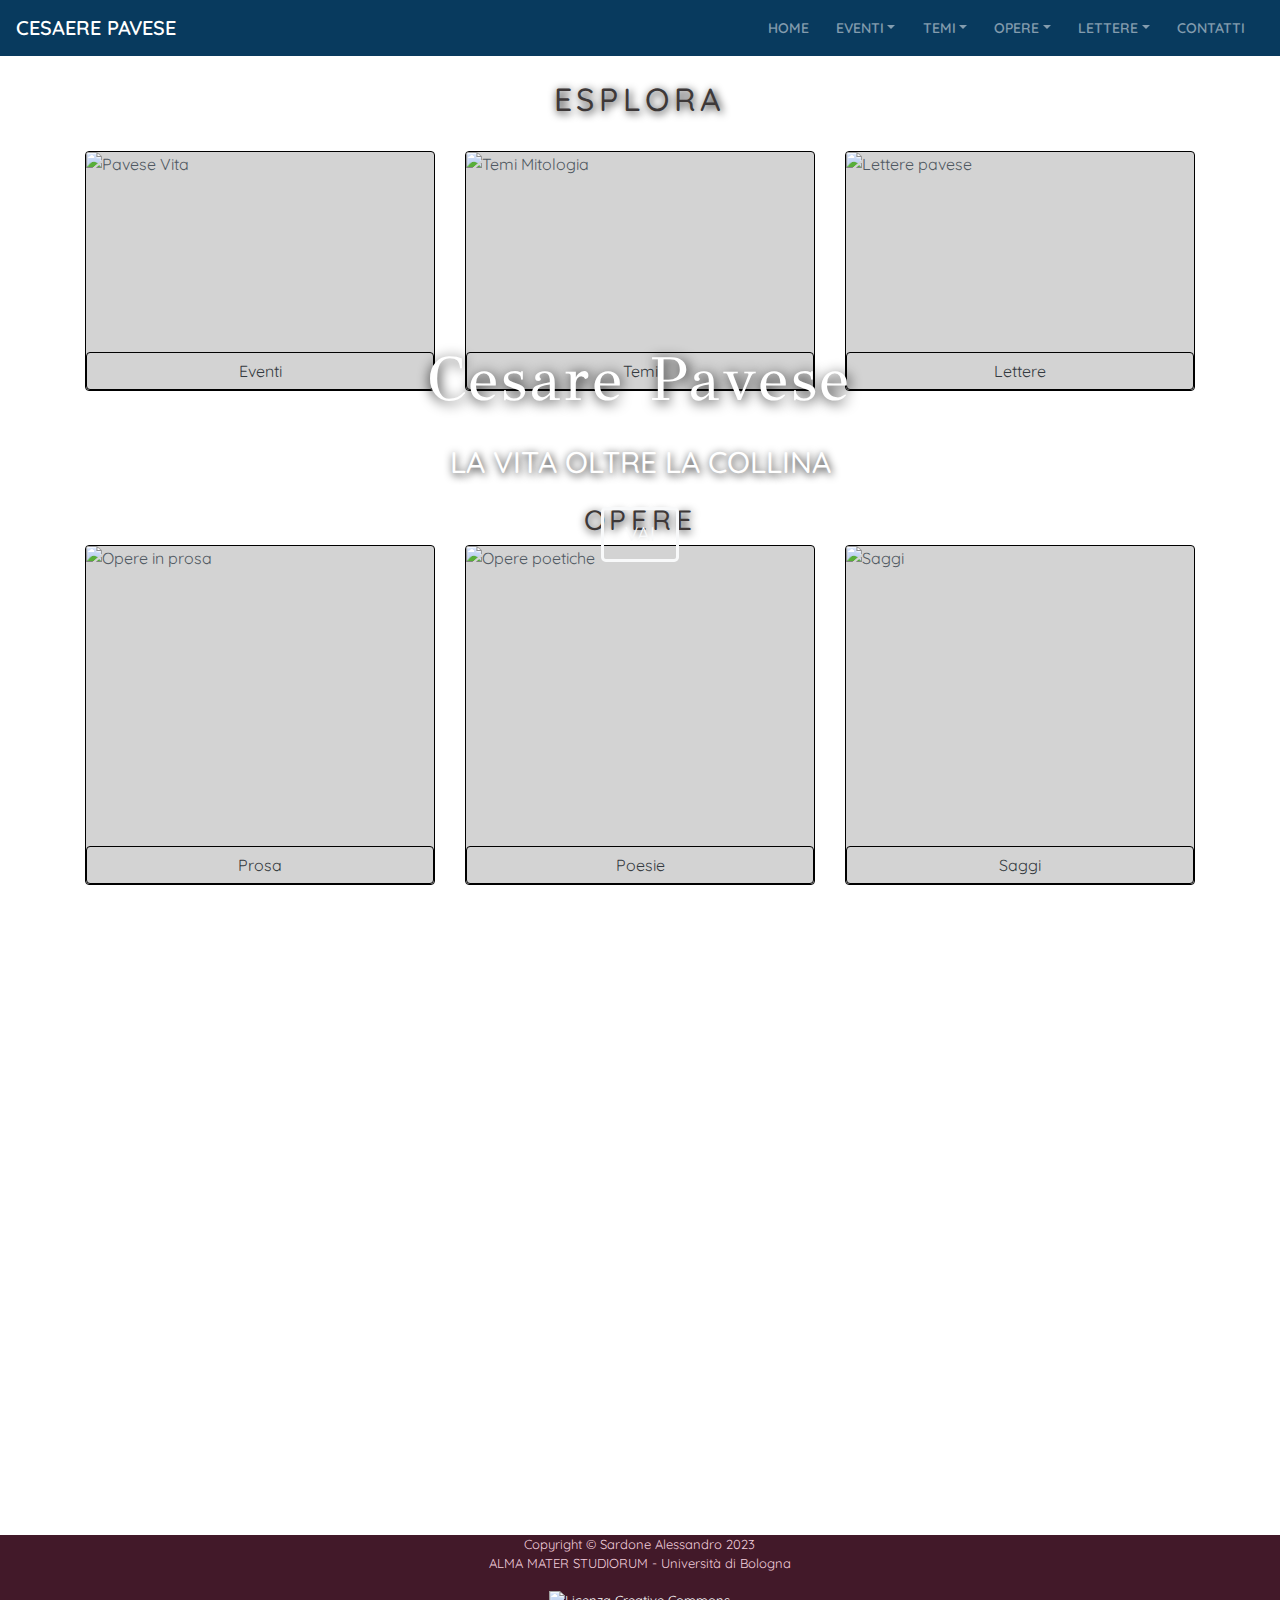
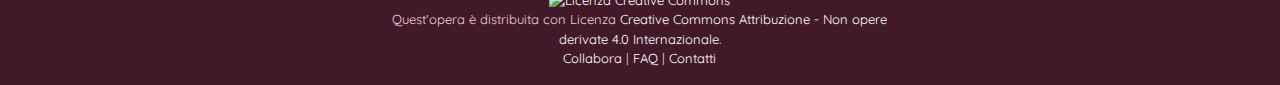
==== index.html.html @ d523c1db "vediamo un po" ====
<!DOCTYPE html>
<html lang="en">
<head>
	<title>Cesare Pavese</title>

  <!-- charset -->
    <meta charset="utf-8">
    <!-- viewport -->
    <meta name="viewport" content="width=device-width, initial-scale=1, shrink-to-fit=no">
    <!-- metadati DC -->
    <meta name="DC.Title" content="Cesare Pavese">
    <meta name="DC.Creator" content="Alessandro Sardone">
    <meta name="DC.Subject" content="">
    <meta name="DC.Description" content="Piattaforma deidicata allo scrittore italiano Cesare Pavese che permette di navigare in maniera traversale tra le sue opere">
    <meta name="DC.Publisher" content="Università di Bologna">
    <meta name="DC.Contributor" content="ALessnadro Sardone">
    <meta name="DC.Date" content="Data di creazione: 23/05/2023, pubblicazione: 25/06/2024">
    <meta name="DC.Type" content="Sito web">
    <meta name="DC.Format" content="HTML/CSS/JS">
    <link rel="DC.Identifier" href="https://www.CesarePavese.github.io">
    <meta name="DC.Source" content="Inserisci le risorse utilizzate per la realizzazione del tuo sito web">
    <meta name="DC.Language" content="it">
    <meta name="DC.Relation" content="Inserisci dei riferimenti alle risorse collegate al sito web, possibilmente utilizzando identificazioni formali (per esempio, i codici ISBN per i libri ISBN 9788858409527)">
    <link rel="DC.Coverage" href="https://fondazionecesarepavese.it/en/the-foundation/history/">
    <meta name="DC.Rights" content="<p xmlns:cc="http://creativecommons.org/ns# xmlns:dct="http://purl.org/dc/terms/"><a property="dct:title" rel="cc:attributionURL" href="https://www.CesarePavese.github.io">CesarePavese</a> by <a rel="cc:attributionURL dct:creator" property="cc:attributionName" href="https://www.CesarePavese.it">Alessandro Sardone</a> is licensed under <a href="https://creativecommons.org/licenses/by-nc-nd/4.0/?ref=chooser-v1" target="_blank" rel="license noopener noreferrer" style="display:inline-block;">CC BY-NC-ND 4.0<img style="height:22px!important;margin-left:3px;vertical-align:text-bottom;" src="https://mirrors.creativecommons.org/presskit/icons/cc.svg?ref=chooser-v1" alt=""><img style="height:22px!important;margin-left:3px;vertical-align:text-bottom;" src="https://mirrors.creativecommons.org/presskit/icons/by.svg?ref=chooser-v1" alt=""><img style="height:22px!important;margin-left:3px;vertical-align:text-bottom;" src="https://mirrors.creativecommons.org/presskit/icons/nc.svg?ref=chooser-v1" alt=""><img style="height:22px!important;margin-left:3px;vertical-align:text-bottom;" src="https://mirrors.creativecommons.org/presskit/icons/nd.svg?ref=chooser-v1" alt=""></a></p>
    
    <!-- favicon -->
    <link rel="shortcut icon" href="img/favicon/favicon.ico">


<!-- stylesheet -->
	<link rel="stylesheet" href="bootstrap-4.1.3-dist/css/bootstrap.min.css">
	<link rel="stylesheet" href="style.css">
	<link rel="stylesheet" href="css/fixed.css">
<!-- end stylesheet -->

<!-- jquery -->
	<script src="//code.jquery.com/jquery-1.11.1.min.js"></script>
<!-- end jquery -->
</head>

<body data-spy="scroll" data-target="#navbarResponsive">

<!-- start home section -->
	<div id="home">
		
<!-- navbar -->
	<nav class="navbar navbar-expand-md navbar-dark fixed-top">
		<a class="navbar-brand" href="Index.html"><i class="fas fa-tree"></i>Cesaere Pavese</a>
		<button class="navbar-toggler" type="button" data-toggle="collapse" data-target="#navbarResponsive">
			<span class="navbar-toggler-icon"></span>
		</button>

		<div class="collapse navbar-collapse" id="navbarResponsive">
			<ul class="navbar-nav ml-auto">
				<li class="nav-item">
					<a class="nav-link" href="Index.html">Home</a>
				</li>
				<li class="nav-item dropdown">
					<a id="navbarDropdown" class="nav-link dropdown-toggle" href="">Eventi</a>
						<div class="dropdown-menu">
								<a class="dropdown-item" href="">Vita</a>
								<a class="dropdown-item" href="">Scritti Giovanili</a>
								<a class="dropdown-item" href="">Seconda Guerra Mondiale</a>
								<a class="dropdown-item" href="">Dopo la guerra</a>
								<a class="dropdown-item" href="">Dopo la morte</a>
						</div>
				</li>
				<li class="nav-item dropdown">
					<a id="navbarDropdown" class="nav-link dropdown-toggle" href="">Temi</a>
						<div class="dropdown-menu">
								<a class="dropdown-item" href="">Il Mito</a>
								<a class="dropdown-item" href="">Le Langhe</a>
								<a class="dropdown-item" href="">La Memoria</a>
						</div>
				</li>
				<li class="nav-item dropdown">
					<a id="navbarDropdown" class="nav-link dropdown-toggle" href="">Opere</a>
						<div class="dropdown-menu">
								<a class="dropdown-item" href="" target="_blank">Opere in Prosa</a>
								<a class="dropdown-item" href="Raccolta.html">Poesie</a>
								<a class="dropdown-item" href="">Saggi</a>
						</div>
				</li>
				<li class="nav-item dropdown">
					<a id="navbarDropdown" class="nav-link dropdown-toggle" href="">Lettere</a>
						<div class="dropdown-menu">
								<a class="dropdown-item" href="">In vita</a>
								<a class="dropdown-item" href="">Postume</a>
						</div>
				</li>
				<li class="nav-item">
					<a class="nav-link" href="#footer">Contatti</a>
				</li>
			</ul>
		</div>
	</nav>
<!-- end navbar -->

<!-- Landing Page -->
	<div class="landing">
		<div class="home-wrap">
			<div class="home-inner">
			</div>
		</div>
	</div>
	<div class="caption text-center">
		<h1>Cesare Pavese</h1>
		<h3>La vita oltre la collina</h3>
		<a class="btn btn-outline-light btn-lg" href="#explore">VAI</a>
	</div>

<!-- end Landing Page -->

<!-- start explore section -->
		<div class="container" id="explore">
			<h2>Esplora</h2>
			<div class="row"> <!-- start grid divisione -->
				<div class="col-md-4 mb-5">
					<div class="card">
						<img class="card-img-top" src="pavese vita.JPG" alt="Pavese Vita" width="300" height="200">
						<a class="btn btn-outline-dark btn-md" href="">Eventi</a>
					</div>
				</div>
				<div class="col-md-4 mb-5">
					<div class="card">
						<img class="card-img-top" src="Luna e falò, grafic novel temi.jpeg" alt="Temi Mitologia" width="300" height="200">
						<a class="btn btn-outline-dark btn-md" href="">Temi</a>
					</div>
				</div>
				<div class="col-md-4 mb-5">
					<div class="card">
						<img class="card-img-top" src="lettere.png" alt="Lettere pavese" width="300" height="200">
						<a class="btn btn-outline-dark btn-md" href="">Lettere</a>
					</div>
				</div>
			</div> <!-- end grid -->
		</div>
<!-- end explore section -->

<!-- start focus section -->
	<div id="focus" class="jumbotron">

<!-- jumbotron -->
		<div class="container">
					<h3 class="heading">Opere</h3>
				<div class="row"> <!-- start grid -->
					<div class="col-sm-4 mb-5">
						<div class="card">
						<img class="card-img-top" src="pavese Opere.png" alt="Opere in prosa" width="200" height="300">
						<a class="btn btn-outline-dark btn-md" href="">Prosa</a>
						</div>
					</div>
					<div class="col-sm-4 mb-5">
						<div class="card">
						<img class="card-img-top" src="Poesia.jpeg" alt="Opere poetiche" width="200" height="300">
						<a class="btn btn-outline-dark btn-md" href="Raccolta.html">Poesie</a>
						</div>
					</div>
					<div class="col-sm-4 mb-5">
						<div class="card">
						<img class="card-img-top" src="Saggi.jpeg" alt="Saggi" width="200" height="300">
						<a class="btn btn-outline-dark btn-md" href="">Saggi</a>
						</div>
					</div>
				</div> <!-- end grid -->
		</div><!-- end jumbotron -->	
	</div><!-- end focus section -->

<!-- start timeline section -->

<iframe src='https://cdn.knightlab.com/libs/timeline3/latest/embed/index.html?source=15_dj0yfGhFhvC-PpYVUkf9ZGswv6AhBE7bw_mQu8fkM&font=Default&lang=it&initial_zoom=2&start_at_slide=1&height=500' width='100%' height='500' webkitallowfullscreen mozallowfullscreen allowfullscreen frameborder='0'></iframe>

<!-- start footer section -->
	<div id="footer" class="offset">
		<footer>
			<div class="row justify-content-center">
				<div class="col-md-5 text-center">
					<p>Copyright &copy; Sardone Alessandro 2023<br> ALMA MATER STUDIORUM - Università di Bologna</p>
					<a rel="license" href="http://creativecommons.org/licenses/by-nd/4.0/"><img alt="Licenza Creative Commons" style="border-width:0" src="https://i.creativecommons.org/l/by-nd/4.0/88x31.png"/></a><br />Quest'opera è distribuita con Licenza <a rel="license" href="http://creativecommons.org/licenses/by-nd/4.0/">Creative Commons Attribuzione - Non opere derivate 4.0 Internazionale</a>.
					<div class="sharethis-inline-share-buttons"></div>
				 <a href="">Collabora</a> | <a href="">FAQ</a> | <a href="">Contatti</a></p>
				</div>
			</div>
		</footer>
	</div>
<!-- end footer section -->

</div>
<!--- Script Source Files -->
<script src="js/jquery-3.3.1.min.js"></script>
<script src="bootstrap-4.1.3-dist/js/bootstrap.min.js"></script>
<script src="https://use.fontawesome.com/releases/v5.5.0/js/all.js"></script>
<!--- End of Script Source Files -->
<!-- script sharebuttons -->
	<script type="text/javascript" src="https://platform-api.sharethis.com/js/sharethis.js#property=5e24dbb5e3293e00120849e5&product=inline-share-buttons" async="async"></script>
<!-- end script sharebuttons -->

</body>
</html>
---- style.css ----
@import url('https://fonts.googleapis.com/css?family=Quicksand:400,500,600&display=swap&subset=latin-ext');
@import url('https://fonts.googleapis.com/css?family=GFS+Didot&display=swap&subset=greek');

body {
  overflow-x: hidden;
  font-family: 'Quicksand', sans-serif;
  color: #505962;
 
}

/*--- navbar navbar---*/

.navbar {
  text-transform: uppercase;
  font-weight: 600;
  font-size: 14px;
  letter-spacing: .1rem
  height: 45px;
  background-color: #083a5e;
}

.navbar-nav li {
  padding-right: .7rem;
}

nav a.active {
  color: white;
}

/*--- landing page ---*/

.home-inner {
  background-image: url(Pavese1.jpeg);
  opacity: 0.8;
}
.caption {
  width: 100%;
  max-width: 100%;
  position: absolute;
  top: 38%;
  z-index: 1;
  color: white;
}
.caption h1 {
  font-family: 'GFS Didot', serif;
  font-size: 62px;
  font-weight: 400;
  letter-spacing: .2rem;
  text-shadow: .1rem .1rem .8rem black;
  padding-bottom: 1.2rem;
}

.caption h3 {
  font-size: 30px;
  font-weight: 500;
  text-shadow: .1rem .1rem .5rem black;
  padding-bottom: 1.2rem;
  text-transform: uppercase;
}

.btn-lg {
  border-width: medium;
  padding: .6rem 1.3rem;
  font-size: 20px;
}

 

/*---explore page---*/

h2 {
  text-align: center;
  padding-top: 40px;
  padding-bottom: 25px;
  text-transform: uppercase;
  letter-spacing: .3rem;
  text-shadow: .1rem .1rem .5rem black;
  color:#3d3838;

}

.card {
  border-width: 1px;
  border-style: solid;
  border-color: black;
  width: 100%;
  max-width: 100%;
  height: 100%;
  max-height: 100%;
  background-color: lightgray;
}

.container {
  background-color: white;

}
/*---jumbotron---*/

.heading {
  text-align: center;
  color: #3d3838;
  letter-spacing: .3rem;
  text-shadow: .1rem .1rem .5rem black;
  text-transform: uppercase;
}


.jumbotron {
  background-color: white;

}

.btn-md {
  border-color: black;
}
.btn-md:hover{
  background-color: #FFA07A;
}

/*---footer---*/
footer {
  background-color: #421929;
  font-size: 13px;
  color: #f1cddb;
}

footer a {
  color: white;
}

footer a:hover {
  color: #e992b4;
}
/*============ BOOTSTRAP BREAK POINTS:

Extra small (xs) devices (portrait phones, less than 576px)
No media query since this is the default in Bootstrap

Small (sm) devices (landscape phones, 576px and up)
@media (min-width: 576px) { ... }

Medium (md) devices (tablets, 768px and up)
@media (min-width: 768px) { ... }

Large (lg) devices (desktops, 992px and up)
@media (min-width: 992px) { ... }

Extra (xl) large devices (large desktops, 1200px and up)
@media (min-width: 1200px) { ... }

=============*/

/*---timeline---*/
/* .section SECTION
–––––––––––––––––––––––––––––––––––––––––––––––––– */

.section {
  background: black;
  padding: 40px 0;
}

.section .container {
  width: 90%;
  max-width: 1200px;
  margin: 0 auto;
  text-align: center;

}

.section h1 {
  font-size: 2rem;
}

.section h2 {
  font-size: 1.3rem;
}


/* TIMELINE
–––––––––––––––––––––––––––––––––––––––––––––––––– */

.timeline {
  white-space: nowrap;
  overflow-x: hidden;
}

.timeline ol {
  font-size: 0;
  width: 100vw;
  padding: 250px 0;
  transition: all 1s;
}

.timeline ol li {
  position: relative;
  display: inline-block;
  list-style-type: none;
  width: 160px;
  height: 3px;
  background: #CD5C5C;
}

.timeline ol li:last-child {
  width: 280px;
}

.timeline ol li:not(:first-child) {
  margin-left: 14px;
}

.timeline ol li:not(:last-child)::after {
  content: '';
  position: absolute;
  top: 50%;
  left: calc(100% + 1px);
  bottom: 0;
  width: 12px;
  height: 12px;
  transform: translateY(-50%);
  border-radius: 50%;
  background:#FFA07A;
}

.timeline ol li div {
  position: absolute;
  left: calc(100% + 7px);
  width: 280px;
  padding: 15px;
  font-size: 1rem;
  white-space: normal;
  color: black;
  background:#ffdbcd;

}

.timeline ol li div::before {
  content: '';
  position: absolute;
  top: 100%;
  left: 0;
  width: 0;
  height: 0;
  border-style: solid;
}

.timeline ol li:nth-child(odd) div {
  top: -16px;
  transform: translateY(-100%);
}

.timeline ol li:nth-child(odd) div::before {
  top: 100%;
  border-width: 8px 8px 0 0;
  border-color: black transparent transparent transparent;
}

.timeline ol li:nth-child(even) div {
  top: calc(100% + 16px);
}

.timeline ol li:nth-child(even) div::before {
  top: -8px;
  border-width: 8px 0 0 8px;
  border-color: transparent transparent transparent black;
}

.timeline time {
  display: block;
  font-size: 1.2rem;
  font-weight: bold;
  margin-bottom: 8px;
}

.btn-sm {
  color: black;
}


/* TIMELINE ARROWS
–––––––––––––––––––––––––––––––––––––––––––––––––– */

.timeline .arrows {
  display: flex;
  justify-content: center;
  margin-bottom: 20px;
}

.timeline .arrows .arrow__prev {
  margin-right: 20px;
}

.timeline .disabled {
  opacity: .5;
}


/* GENERAL MEDIA QUERIES
–––––––––––––––––––––––––––––––––––––––––––––––––– */
@media screen and (max-width: 599px) {
  .timeline ol,
  .timeline ol li {
    width: auto; 
  }
  
  .timeline ol {
    padding: 0;
    transform: none !important;
  }
  
  .timeline ol li {
    display: block;
    height: auto;
    background: transparent;
  }
  
  .timeline ol li:first-child {
    margin-top: 25px;
  }
  
  .timeline ol li:not(:first-child) {
    margin-left: auto;
  }
  
  .timeline ol li div {
    width: 94%;
    height: auto !important;
    margin: 0 auto 25px;
  }
  
  .timeline ol li div {
    position: static;
  }
  
  .timeline ol li:nth-child(odd) div {
    transform: none;
  }
  
  .timeline ol li:nth-child(odd) div::before,
  .timeline ol li:nth-child(even) div::before {
    left: 50%;
    top: 100%;
    transform: translateX(-50%);
    border: none;
    border-left: 1px solid white;
    height: 25px;
  }
  
  .timeline ol li:last-child,
  .timeline ol li:nth-last-child(2) div::before,
  .timeline ol li:not(:last-child)::after,
  .timeline .arrows {
    display: none;
  }
}

/*--- fonti epigrafiche ---*/
/*--- breadcrumbs ---*/
ul.breadcrumb {
  padding: 10px 16px;
  padding-top: 40px;
  list-style: none;
  background-color: #e1c5ba;
}

/* Display list items side by side */
ul.breadcrumb li {
  display: inline;
  font-size: 18px;
  padding-top: 15px;
}

/* Add a slash symbol (/) before/behind each list item */
ul.breadcrumb li+li:before {
  color: black;
  content: "/\00a0";
}

/* Add a color to all links inside the list */
ul.breadcrumb li a {
  color: white;
  text-decoration: none;
}

/* Add a color on mouse-over */
ul.breadcrumb li a:hover {
  color: #e992b4;
  text-decoration: underline;
}

/* Show the dropdown menu on hover */
.nav-item:hover .dropdown-menu {display: block;}
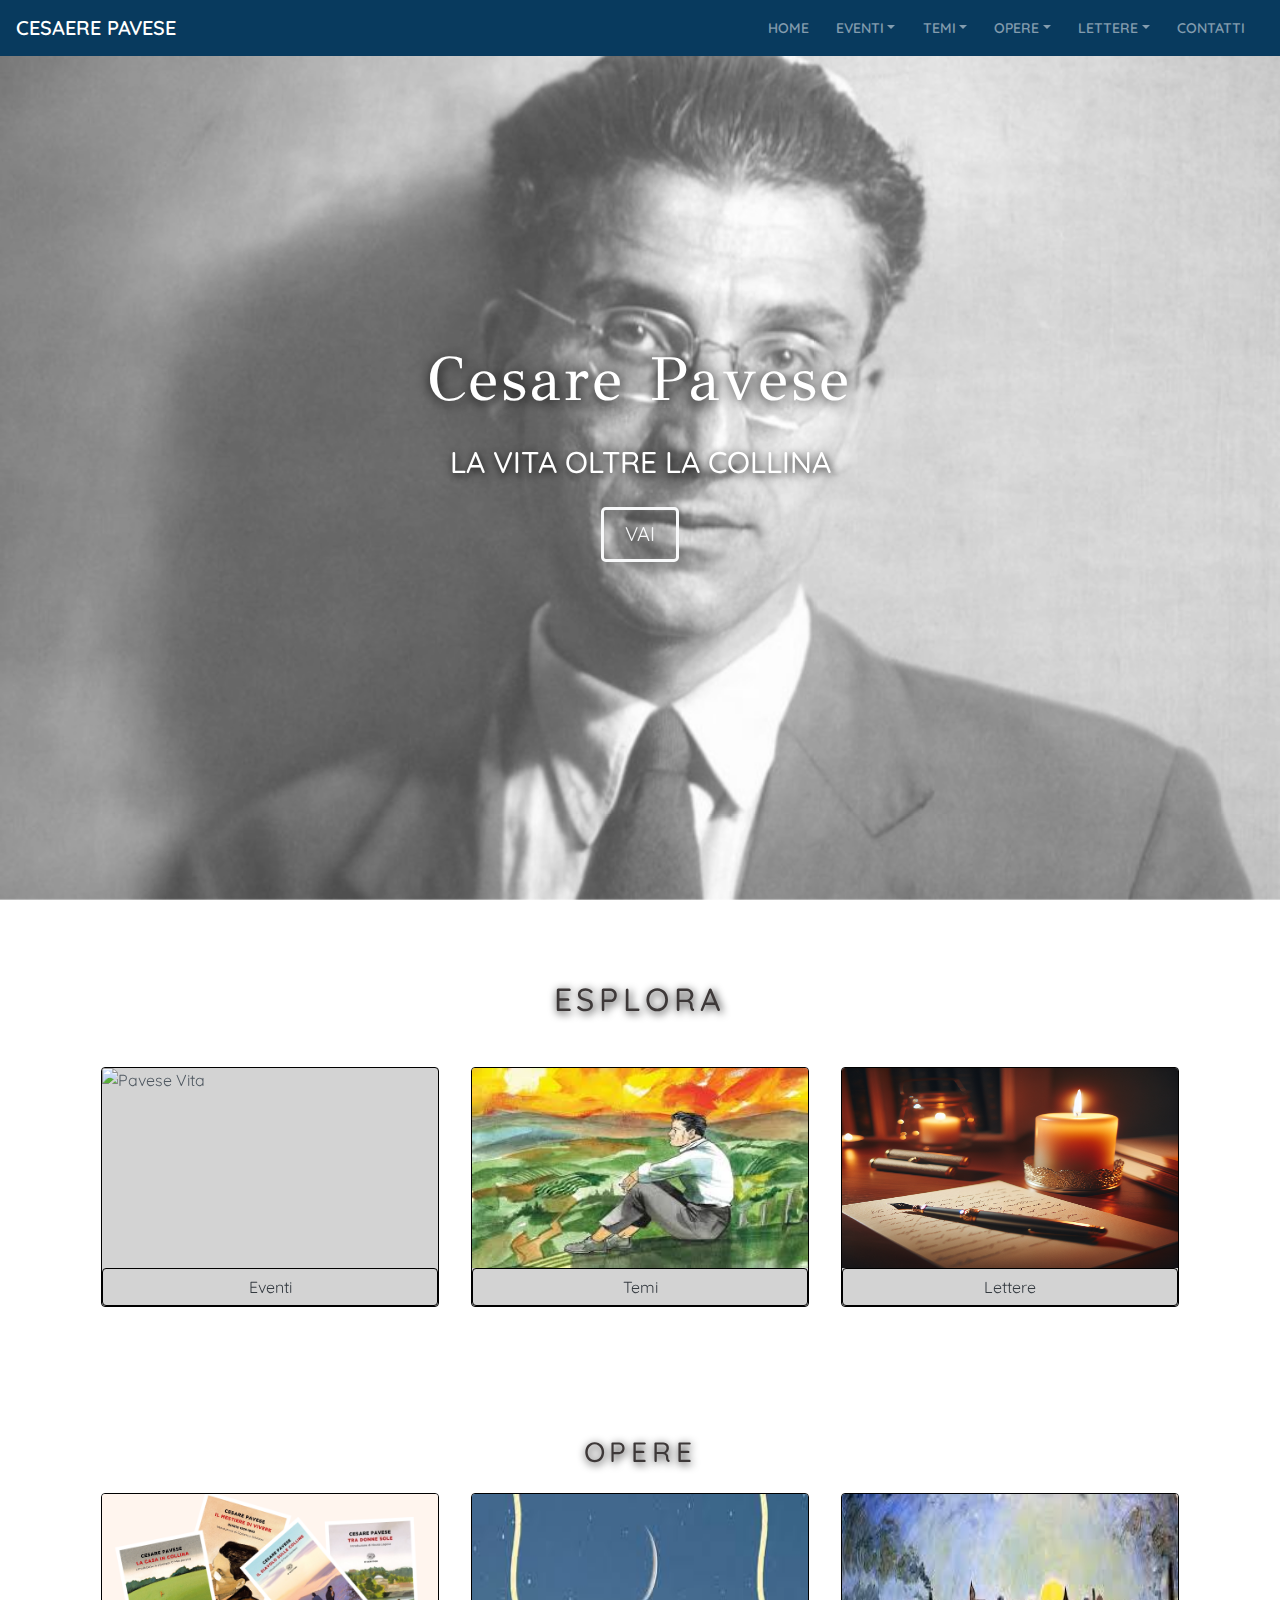
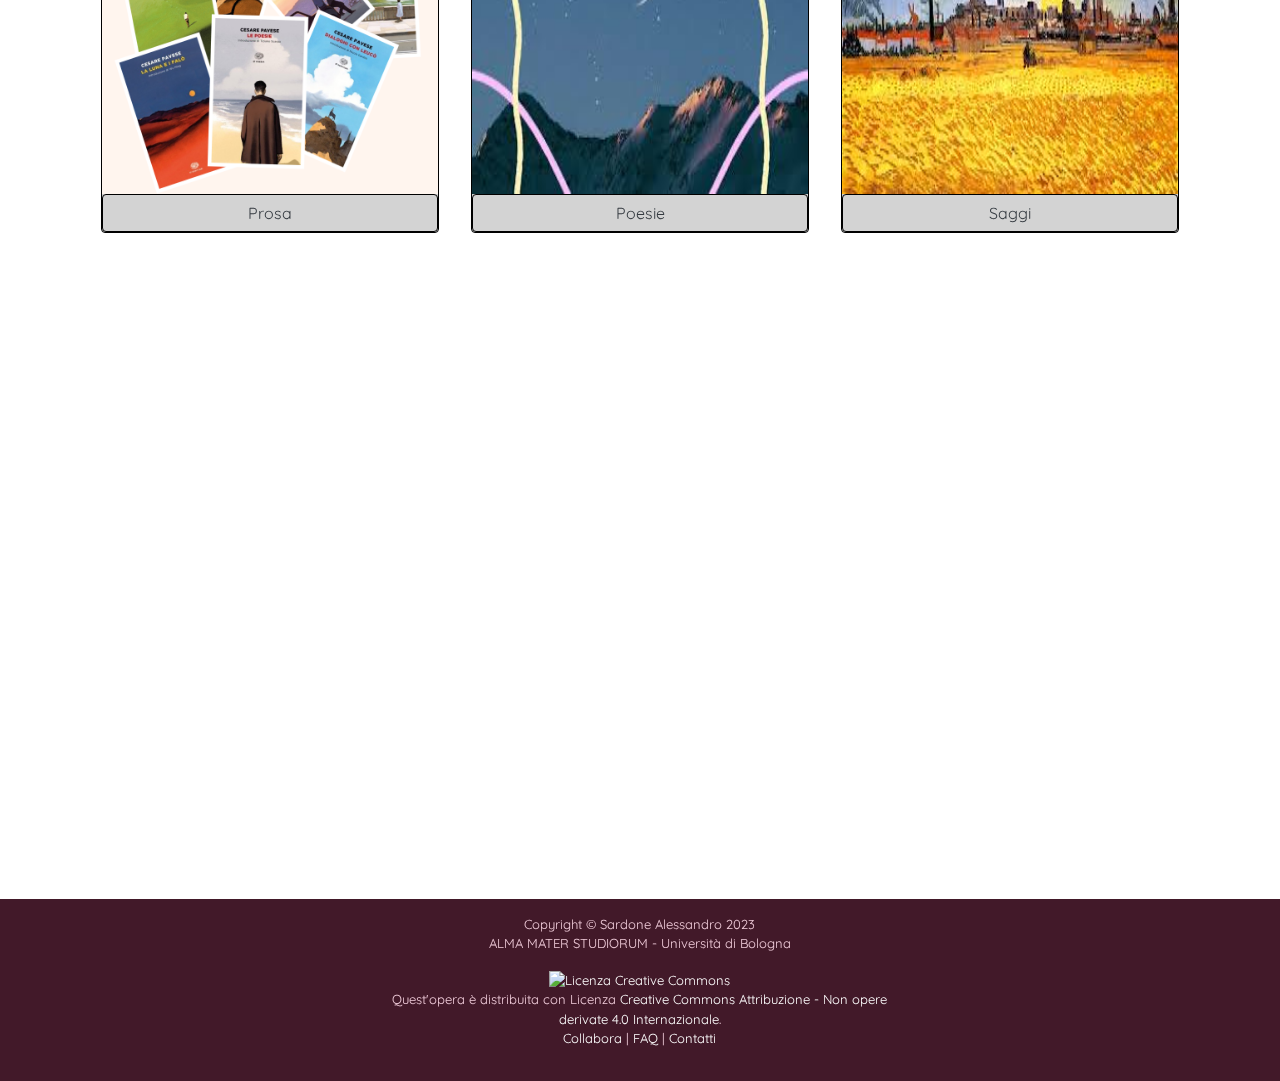
==== commit 94dfb655: "DAJE" ====
--- a/index.html.html
+++ b/index.html.html
@@ -17,7 +17,7 @@
     <meta name="DC.Date" content="Data di creazione: 23/05/2023, pubblicazione: 25/06/2024">
     <meta name="DC.Type" content="Sito web">
     <meta name="DC.Format" content="HTML/CSS/JS">
-    <link rel="DC.Identifier" href="https://www.CesarePavese.github.io">
+    <link rel="DC.Identifier" href="">
     <meta name="DC.Source" content="Inserisci le risorse utilizzate per la realizzazione del tuo sito web">
     <meta name="DC.Language" content="it">
     <meta name="DC.Relation" content="Inserisci dei riferimenti alle risorse collegate al sito web, possibilmente utilizzando identificazioni formali (per esempio, i codici ISBN per i libri ISBN 9788858409527)">
@@ -30,7 +30,7 @@
 
 <!-- stylesheet -->
 	<link rel="stylesheet" href="bootstrap-4.1.3-dist/css/bootstrap.min.css">
-	<link rel="stylesheet" href="style.css">
+	<link rel="stylesheet" href="style.css.css">
 	<link rel="stylesheet" href="css/fixed.css">
 <!-- end stylesheet -->
 
@@ -46,7 +46,7 @@
 		
 <!-- navbar -->
 	<nav class="navbar navbar-expand-md navbar-dark fixed-top">
-		<a class="navbar-brand" href="Index.html"><i class="fas fa-tree"></i>Cesaere Pavese</a>
+		<a class="navbar-brand" href="index.html.html"><i class="fas fa-tree"></i>Cesaere Pavese</a>
 		<button class="navbar-toggler" type="button" data-toggle="collapse" data-target="#navbarResponsive">
 			<span class="navbar-toggler-icon"></span>
 		</button>
@@ -54,7 +54,7 @@
 		<div class="collapse navbar-collapse" id="navbarResponsive">
 			<ul class="navbar-nav ml-auto">
 				<li class="nav-item">
-					<a class="nav-link" href="Index.html">Home</a>
+					<a class="nav-link" href="index.html.html">Home</a>
 				</li>
 				<li class="nav-item dropdown">
 					<a id="navbarDropdown" class="nav-link dropdown-toggle" href="">Eventi</a>
@@ -78,7 +78,7 @@
 					<a id="navbarDropdown" class="nav-link dropdown-toggle" href="">Opere</a>
 						<div class="dropdown-menu">
 								<a class="dropdown-item" href="" target="_blank">Opere in Prosa</a>
-								<a class="dropdown-item" href="Raccolta.html">Poesie</a>
+								<a class="dropdown-item" href="raccolta.html.html">Poesie</a>
 								<a class="dropdown-item" href="">Saggi</a>
 						</div>
 				</li>
@@ -118,19 +118,19 @@
 			<div class="row"> <!-- start grid divisione -->
 				<div class="col-md-4 mb-5">
 					<div class="card">
-						<img class="card-img-top" src="pavese vita.JPG" alt="Pavese Vita" width="300" height="200">
+						<img class="card-img-top" src="immagini/pavese vita.JPG" alt="Pavese Vita" width="300" height="200">
 						<a class="btn btn-outline-dark btn-md" href="">Eventi</a>
 					</div>
 				</div>
 				<div class="col-md-4 mb-5">
 					<div class="card">
-						<img class="card-img-top" src="Luna e falò, grafic novel temi.jpeg" alt="Temi Mitologia" width="300" height="200">
+						<img class="card-img-top" src="immagini/Luna e falò, grafic novel temi.jpeg" alt="Temi Mitologia" width="300" height="200">
 						<a class="btn btn-outline-dark btn-md" href="">Temi</a>
 					</div>
 				</div>
 				<div class="col-md-4 mb-5">
 					<div class="card">
-						<img class="card-img-top" src="lettere.png" alt="Lettere pavese" width="300" height="200">
+						<img class="card-img-top" src="immagini/lettere.png" alt="Lettere pavese" width="300" height="200">
 						<a class="btn btn-outline-dark btn-md" href="">Lettere</a>
 					</div>
 				</div>
@@ -147,19 +147,19 @@
 				<div class="row"> <!-- start grid -->
 					<div class="col-sm-4 mb-5">
 						<div class="card">
-						<img class="card-img-top" src="pavese Opere.png" alt="Opere in prosa" width="200" height="300">
+						<img class="card-img-top" src="immagini/pavese Opere.png" alt="Opere in prosa" width="200" height="300">
 						<a class="btn btn-outline-dark btn-md" href="">Prosa</a>
 						</div>
 					</div>
 					<div class="col-sm-4 mb-5">
 						<div class="card">
-						<img class="card-img-top" src="Poesia.jpeg" alt="Opere poetiche" width="200" height="300">
-						<a class="btn btn-outline-dark btn-md" href="Raccolta.html">Poesie</a>
+						<img class="card-img-top" src="immagini/Poesia.jpeg" alt="Opere poetiche" width="200" height="300">
+						<a class="btn btn-outline-dark btn-md" href="raccolta.html.html">Poesie</a>
 						</div>
 					</div>
 					<div class="col-sm-4 mb-5">
 						<div class="card">
-						<img class="card-img-top" src="Saggi.jpeg" alt="Saggi" width="200" height="300">
+						<img class="card-img-top" src="immagini/Saggi.jpeg" alt="Saggi" width="200" height="300">
 						<a class="btn btn-outline-dark btn-md" href="">Saggi</a>
 						</div>
 					</div>
--- a/style.css.css
+++ b/style.css.css
@@ -0,0 +1,391 @@
+@import url('https://fonts.googleapis.com/css?family=Quicksand:400,500,600&display=swap&subset=latin-ext');
+@import url('https://fonts.googleapis.com/css?family=GFS+Didot&display=swap&subset=greek');
+
+body {
+  overflow-x: hidden;
+  font-family: 'Quicksand', sans-serif;
+  color: #505962;
+ 
+}
+
+/*--- navbar navbar---*/
+
+.navbar {
+  text-transform: uppercase;
+  font-weight: 600;
+  font-size: 14px;
+  letter-spacing: .1rem
+  height: 45px;
+  background-color: #083a5e;
+}
+
+.navbar-nav li {
+  padding-right: .7rem;
+}
+
+nav a.active {
+  color: white;
+}
+
+/*--- landing page ---*/
+
+.home-inner {
+  background-image: url(immagini/Pavese1.jpeg);
+  opacity: 0.8;
+}
+.caption {
+  width: 100%;
+  max-width: 100%;
+  position: absolute;
+  top: 38%;
+  z-index: 1;
+  color: white;
+}
+.caption h1 {
+  font-family: 'GFS Didot', serif;
+  font-size: 62px;
+  font-weight: 400;
+  letter-spacing: .2rem;
+  text-shadow: .1rem .1rem .8rem black;
+  padding-bottom: 1.2rem;
+}
+
+.caption h3 {
+  font-size: 30px;
+  font-weight: 500;
+  text-shadow: .1rem .1rem .5rem black;
+  padding-bottom: 1.2rem;
+  text-transform: uppercase;
+}
+
+.btn-lg {
+  border-width: medium;
+  padding: .6rem 1.3rem;
+  font-size: 20px;
+}
+
+ 
+
+/*---explore page---*/
+
+h2 {
+  text-align: center;
+  padding-top: 40px;
+  padding-bottom: 25px;
+  text-transform: uppercase;
+  letter-spacing: .3rem;
+  text-shadow: .1rem .1rem .5rem black;
+  color:#3d3838;
+
+}
+
+.card {
+  border-width: 1px;
+  border-style: solid;
+  border-color: black;
+  width: 100%;
+  max-width: 100%;
+  height: 100%;
+  max-height: 100%;
+  background-color: lightgray;
+}
+
+.container {
+  background-color: white;
+
+}
+/*---jumbotron---*/
+
+.heading {
+  text-align: center;
+  color: #3d3838;
+  letter-spacing: .3rem;
+  text-shadow: .1rem .1rem .5rem black;
+  text-transform: uppercase;
+}
+
+
+.jumbotron {
+  background-color: white;
+
+}
+
+.btn-md {
+  border-color: black;
+}
+.btn-md:hover{
+  background-color: #FFA07A;
+}
+
+/*---footer---*/
+footer {
+  background-color: #421929;
+  font-size: 13px;
+  color: #f1cddb;
+}
+
+footer a {
+  color: white;
+}
+
+footer a:hover {
+  color: #e992b4;
+}
+/*============ BOOTSTRAP BREAK POINTS:
+
+Extra small (xs) devices (portrait phones, less than 576px)
+No media query since this is the default in Bootstrap
+
+Small (sm) devices (landscape phones, 576px and up)
+@media (min-width: 576px) { ... }
+
+Medium (md) devices (tablets, 768px and up)
+@media (min-width: 768px) { ... }
+
+Large (lg) devices (desktops, 992px and up)
+@media (min-width: 992px) { ... }
+
+Extra (xl) large devices (large desktops, 1200px and up)
+@media (min-width: 1200px) { ... }
+
+=============*/
+
+/*---timeline---*/
+/* .section SECTION
+–––––––––––––––––––––––––––––––––––––––––––––––––– */
+
+.section {
+  background: black;
+  padding: 40px 0;
+}
+
+.section .container {
+  width: 90%;
+  max-width: 1200px;
+  margin: 0 auto;
+  text-align: center;
+
+}
+
+.section h1 {
+  font-size: 2rem;
+}
+
+.section h2 {
+  font-size: 1.3rem;
+}
+
+
+/* TIMELINE
+–––––––––––––––––––––––––––––––––––––––––––––––––– */
+
+.timeline {
+  white-space: nowrap;
+  overflow-x: hidden;
+}
+
+.timeline ol {
+  font-size: 0;
+  width: 100vw;
+  padding: 250px 0;
+  transition: all 1s;
+}
+
+.timeline ol li {
+  position: relative;
+  display: inline-block;
+  list-style-type: none;
+  width: 160px;
+  height: 3px;
+  background: #CD5C5C;
+}
+
+.timeline ol li:last-child {
+  width: 280px;
+}
+
+.timeline ol li:not(:first-child) {
+  margin-left: 14px;
+}
+
+.timeline ol li:not(:last-child)::after {
+  content: '';
+  position: absolute;
+  top: 50%;
+  left: calc(100% + 1px);
+  bottom: 0;
+  width: 12px;
+  height: 12px;
+  transform: translateY(-50%);
+  border-radius: 50%;
+  background:#FFA07A;
+}
+
+.timeline ol li div {
+  position: absolute;
+  left: calc(100% + 7px);
+  width: 280px;
+  padding: 15px;
+  font-size: 1rem;
+  white-space: normal;
+  color: black;
+  background:#ffdbcd;
+
+}
+
+.timeline ol li div::before {
+  content: '';
+  position: absolute;
+  top: 100%;
+  left: 0;
+  width: 0;
+  height: 0;
+  border-style: solid;
+}
+
+.timeline ol li:nth-child(odd) div {
+  top: -16px;
+  transform: translateY(-100%);
+}
+
+.timeline ol li:nth-child(odd) div::before {
+  top: 100%;
+  border-width: 8px 8px 0 0;
+  border-color: black transparent transparent transparent;
+}
+
+.timeline ol li:nth-child(even) div {
+  top: calc(100% + 16px);
+}
+
+.timeline ol li:nth-child(even) div::before {
+  top: -8px;
+  border-width: 8px 0 0 8px;
+  border-color: transparent transparent transparent black;
+}
+
+.timeline time {
+  display: block;
+  font-size: 1.2rem;
+  font-weight: bold;
+  margin-bottom: 8px;
+}
+
+.btn-sm {
+  color: black;
+}
+
+
+/* TIMELINE ARROWS
+–––––––––––––––––––––––––––––––––––––––––––––––––– */
+
+.timeline .arrows {
+  display: flex;
+  justify-content: center;
+  margin-bottom: 20px;
+}
+
+.timeline .arrows .arrow__prev {
+  margin-right: 20px;
+}
+
+.timeline .disabled {
+  opacity: .5;
+}
+
+
+/* GENERAL MEDIA QUERIES
+–––––––––––––––––––––––––––––––––––––––––––––––––– */
+@media screen and (max-width: 599px) {
+  .timeline ol,
+  .timeline ol li {
+    width: auto; 
+  }
+  
+  .timeline ol {
+    padding: 0;
+    transform: none !important;
+  }
+  
+  .timeline ol li {
+    display: block;
+    height: auto;
+    background: transparent;
+  }
+  
+  .timeline ol li:first-child {
+    margin-top: 25px;
+  }
+  
+  .timeline ol li:not(:first-child) {
+    margin-left: auto;
+  }
+  
+  .timeline ol li div {
+    width: 94%;
+    height: auto !important;
+    margin: 0 auto 25px;
+  }
+  
+  .timeline ol li div {
+    position: static;
+  }
+  
+  .timeline ol li:nth-child(odd) div {
+    transform: none;
+  }
+  
+  .timeline ol li:nth-child(odd) div::before,
+  .timeline ol li:nth-child(even) div::before {
+    left: 50%;
+    top: 100%;
+    transform: translateX(-50%);
+    border: none;
+    border-left: 1px solid white;
+    height: 25px;
+  }
+  
+  .timeline ol li:last-child,
+  .timeline ol li:nth-last-child(2) div::before,
+  .timeline ol li:not(:last-child)::after,
+  .timeline .arrows {
+    display: none;
+  }
+}
+
+/*--- fonti epigrafiche ---*/
+/*--- breadcrumbs ---*/
+ul.breadcrumb {
+  padding: 10px 16px;
+  padding-top: 40px;
+  list-style: none;
+  background-color: #e1c5ba;
+}
+
+/* Display list items side by side */
+ul.breadcrumb li {
+  display: inline;
+  font-size: 18px;
+  padding-top: 15px;
+}
+
+/* Add a slash symbol (/) before/behind each list item */
+ul.breadcrumb li+li:before {
+  color: black;
+  content: "/\00a0";
+}
+
+/* Add a color to all links inside the list */
+ul.breadcrumb li a {
+  color: white;
+  text-decoration: none;
+}
+
+/* Add a color on mouse-over */
+ul.breadcrumb li a:hover {
+  color: #e992b4;
+  text-decoration: underline;
+}
+
+/* Show the dropdown menu on hover */
+.nav-item:hover .dropdown-menu {display: block;}--- a/css/fixed.css
+++ b/css/fixed.css
@@ -0,0 +1,73 @@
+/*--- Extra Bootstrap Column Padding --*/
+[class*="col-"] {
+  padding: 1rem;
+}
+
+/*--- Bootstrap Mobile Gutter Fix --*/
+.row, .container-fluid {
+margin-left: 0px!important;
+margin-right: 0px!important;
+}
+
+/*--- Fix for Fixed Navbar jumping on scroll --*/
+.fixed-top  {
+ -webkit-backface-visibility: hidden;
+}
+
+/*--- Fixed Landing Page Section --*/
+.landing {
+  position: relative;
+  width: 100%;
+  height: 100vh;
+  display: table;
+  z-index: -1;
+}
+.home-wrap {
+  clip: rect(0, auto, auto, 0);
+  position: absolute;
+  top: 0;
+  left: 0;
+  width: 100%;
+  height: 100%;
+}
+.home-inner {
+  position: fixed;
+  display: table;
+  top: 0;
+  left: 0;
+  width: 100%;
+  height: 100%;
+  background-size: cover;
+  background-position: center center;
+  -webkit-transform: translateZ(0);
+          transform: translateZ(0);
+  will-change: transform;
+}
+
+/*--- iOS Fixed Background Image --*/
+.fixed-background {
+  position: relative;
+  width: 100%;
+}
+.fixed-wrap {
+  clip: rect(0, auto, auto, 0);
+  position: absolute;
+  top: 0;
+  left: 0;
+  width: 100%;
+  height: 100%;
+  z-index: -999!important;
+}
+.fixed {
+  position: fixed;
+  display: block;
+  top: 0;
+  left: 0;
+  width: 100%;
+  height: 100%;
+  background-size: cover;
+  background-position: center center;
+  -webkit-transform: translateZ(0);
+          transform: translateZ(0);
+  will-change: transform;
+}